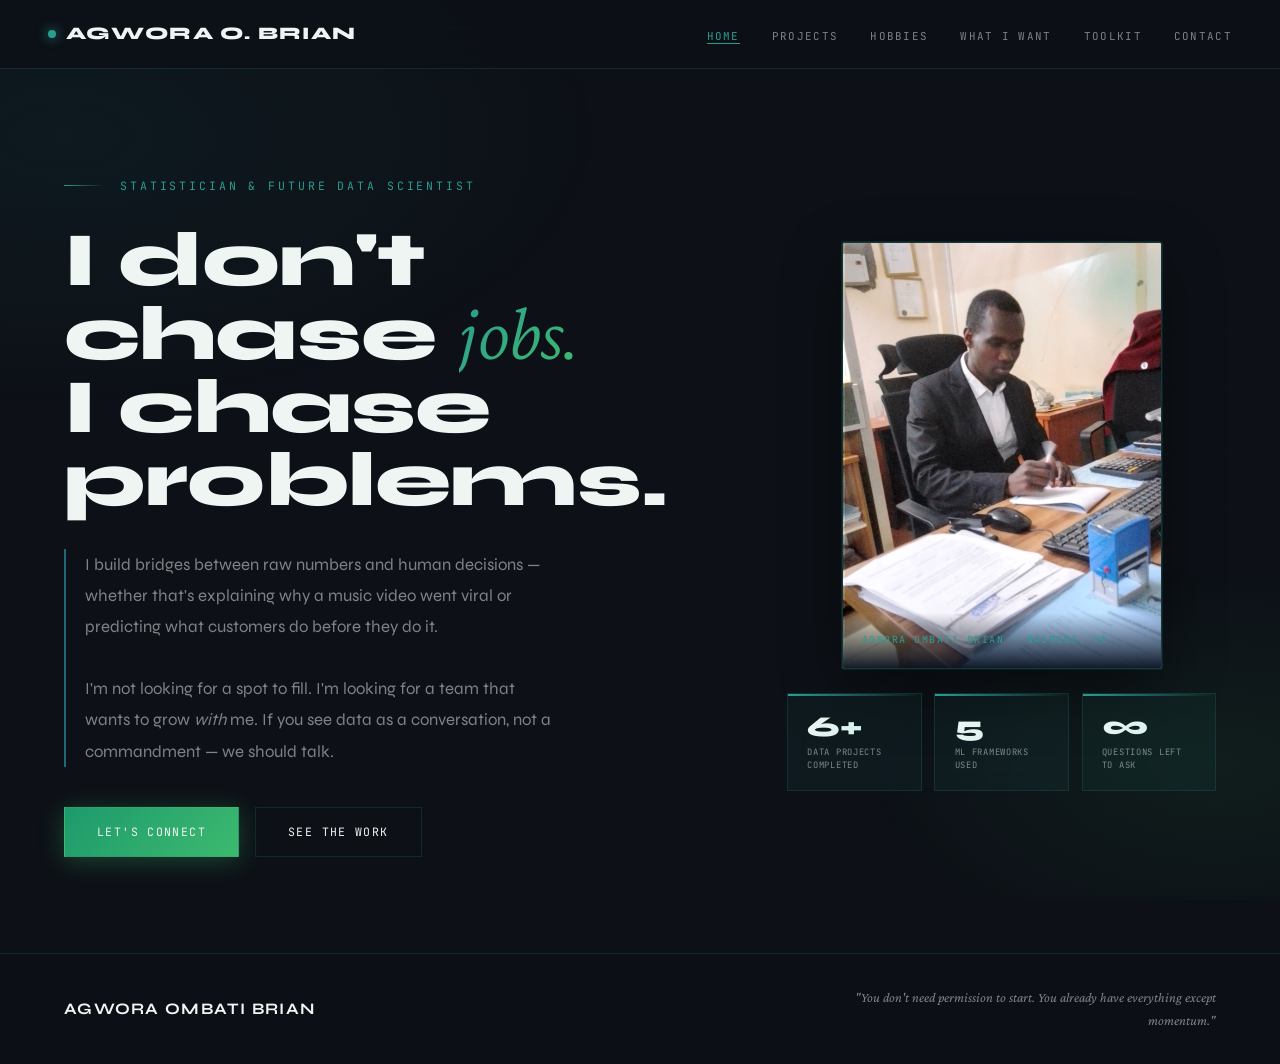
==== index.html @ 244282bf "Add files via upload" ====
<!DOCTYPE html>
<html lang="en">
<head>
<meta charset="UTF-8">
<meta name="viewport" content="width=device-width, initial-scale=1.0">
<title>Agwora Ombati Brian — Data Analyst | Home</title>
<link rel="preconnect" href="https://fonts.googleapis.com">
<link href="https://fonts.googleapis.com/css2?family=Syne:wght@400;600;700;800&family=Crimson+Pro:ital,wght@0,300;0,400;1,300;1,400&family=JetBrains+Mono:wght@300;400&display=swap" rel="stylesheet">
<link rel="stylesheet" href="style.css">
</head>
<body>

<nav id="navbar">
  <a href="index.html" class="nav-logo">
    <span></span>AGWORA O. BRIAN
  </a>
  <div class="nav-right">
    <ul class="nav-links">
      <li><a href="index.html">Home</a></li>
      <li><a href="projects.html">Projects</a></li>
      <li><a href="hobbies.html">Hobbies</a></li>
      <li><a href="wants.html">What I Want</a></li>
      <li><a href="toolkit.html">Toolkit</a></li>
      <li><a href="contact.html">Contact</a></li>
    </ul>
    <button class="hamburger" id="hamburger" aria-label="Menu">
      <span></span><span></span><span></span>
    </button>
  </div>
</nav>

<div class="mobile-menu" id="mobileMenu">
  <a href="index.html" onclick="closeMobile()">Home</a>
  <a href="projects.html" onclick="closeMobile()">Projects</a>
  <a href="hobbies.html" onclick="closeMobile()">Hobbies</a>
  <a href="wants.html" onclick="closeMobile()">What I Want</a>
  <a href="toolkit.html" onclick="closeMobile()">Toolkit</a>
  <a href="contact.html" onclick="closeMobile()">Contact</a>
</div>

<section id="home">
  <div class="hero-left">
    <div class="hero-eyebrow">Statistician &amp; Future Data Scientist</div>
    <h1 class="hero-headline">
      I don't<br>chase <em>jobs.</em><br>I chase<br>problems.
    </h1>
    <p class="hero-bio">
      I build bridges between raw numbers and human decisions — whether that's explaining why a music video went viral or predicting what customers do before they do it.<br><br>
      I'm not looking for a spot to fill. I'm looking for a team that wants to grow <em>with</em> me. If you see data as a conversation, not a commandment — we should talk.
    </p>
    <div class="hero-btns">
      <a href="contact.html" class="btn btn-primary">Let's Connect</a>
      <a href="projects.html" class="btn btn-outline">See the Work</a>
    </div>
  </div>

  <div class="hero-right">
    <div class="hero-photo-wrapper">
      <div class="hero-photo-frame">
        <img src="profile.jpg" alt="Agwora Ombati Brian" style="width:100%;height:100%;object-fit:cover;" />
        <div class="photo-glow"></div>
        <div class="photo-label">Agwora Ombati Brian · Nairobi, KE</div>
      </div>
    </div>

    <div class="hero-stats-row">
      <div class="hero-stat-card">
        <div class="stat-num">6+</div>
        <div class="stat-label">Data projects completed</div>
      </div>
      <div class="hero-stat-card">
        <div class="stat-num">5</div>
        <div class="stat-label">ML frameworks used</div>
      </div>
      <div class="hero-stat-card">
        <div class="stat-num">∞</div>
        <div class="stat-label">Questions left to ask</div>
      </div>
    </div>
  </div>
</section>

<footer>
  <span class="footer-name">AGWORA OMBATI BRIAN</span>
  <span class="footer-closing">"You don't need permission to start. You already have everything except momentum."</span>
</footer>

<script src="script.js"></script>
</body>
</html>
---- style.css ----
*, *::before, *::after { box-sizing: border-box; margin: 0; padding: 0; }

:root {
  --deep:    #0d1117;
  --navy:    #161c26;
  --blue:    #1a2e45;
  --mid:     #1d6a72;
  --bright:  #2a9d8f;
  --green:   #3dba6e;
  --sky:     #76d9c8;
  --ice:     #c4f0e8;
  --glass:   rgba(42,157,143,0.07);
  --glass2:  rgba(42,157,143,0.13);
  --white:   #eef5f3;
  --muted:   rgba(238,245,243,0.5);
  --border:  rgba(42,157,143,0.18);
  --gold:    #e8b84b;
  --mono: 'JetBrains Mono', monospace;
  --serif: 'Crimson Pro', serif;
  --display: 'Syne', sans-serif;
}

html { scroll-behavior: smooth; font-size: 16px; }

body {
  background: var(--deep);
  color: var(--white);
  font-family: var(--display);
  font-weight: 400;
  line-height: 1.7;
  overflow-x: hidden;
}

body::before {
  content: '';
  position: fixed;
  inset: 0;
  background:
    radial-gradient(ellipse 70% 50% at 5% 15%, rgba(29,106,114,0.1) 0%, transparent 60%),
    radial-gradient(ellipse 50% 40% at 95% 85%, rgba(61,186,110,0.07) 0%, transparent 55%);
  pointer-events: none;
  z-index: 0;
}

body::after {
  content: '';
  position: fixed;
  inset: 0;
  background-image: url("data:image/svg+xml,%3Csvg width='60' height='60' viewBox='0 0 60 60' xmlns='http://www.w3.org/2000/svg'%3E%3Cg fill='none' fill-rule='evenodd'%3E%3Cg fill='%232a9d8f' fill-opacity='0.025'%3E%3Ccircle cx='30' cy='30' r='1'/%3E%3C/g%3E%3C/g%3E%3C/svg%3E");
  pointer-events: none;
  z-index: 0;
}

nav {
  position: fixed;
  top: 0; left: 0; right: 0;
  z-index: 100;
  display: flex;
  justify-content: space-between;
  align-items: center;
  padding: 1.2rem 3rem;
  background: rgba(13,17,23,0.88);
  backdrop-filter: blur(20px);
  -webkit-backdrop-filter: blur(20px);
  border-bottom: 1px solid var(--border);
  transition: box-shadow 0.3s;
}
nav.scrolled { box-shadow: 0 4px 40px rgba(0,0,0,0.45); }

.nav-logo {
  font-family: var(--display);
  font-weight: 800;
  font-size: 1.1rem;
  letter-spacing: 0.08em;
  color: var(--white);
  text-decoration: none;
  display: flex;
  align-items: center;
  gap: 0.6rem;
}
.nav-logo span {
  display: inline-block;
  width: 8px; height: 8px;
  border-radius: 50%;
  background: var(--bright);
  box-shadow: 0 0 12px var(--bright);
  animation: pulse-dot 2s ease-in-out infinite;
}
@keyframes pulse-dot {
  0%,100% { opacity:1; transform: scale(1); }
  50% { opacity:0.6; transform: scale(1.3); }
}

.nav-right { display: flex; align-items: center; gap: 2rem; }
.nav-links { display: flex; gap: 2rem; list-style: none; }
.nav-links a {
  font-family: var(--mono);
  font-size: 0.68rem;
  letter-spacing: 0.12em;
  text-transform: uppercase;
  color: var(--muted);
  text-decoration: none;
  transition: color 0.2s;
}
.nav-links a:hover { color: var(--bright); }
.nav-links a.active { color: var(--bright); border-bottom: 1px solid var(--bright); }

.hamburger {
  display: none;
  flex-direction: column;
  gap: 5px;
  cursor: pointer;
  padding: 4px;
  background: none;
  border: none;
}
.hamburger span {
  display: block;
  width: 24px;
  height: 2px;
  background: var(--white);
  transition: all 0.3s;
}
.hamburger.open span:nth-child(1) { transform: translateY(7px) rotate(45deg); }
.hamburger.open span:nth-child(2) { opacity: 0; }
.hamburger.open span:nth-child(3) { transform: translateY(-7px) rotate(-45deg); }

.mobile-menu {
  display: none;
  position: fixed;
  top: 0; left: 0; right: 0; bottom: 0;
  background: rgba(13,17,23,0.97);
  backdrop-filter: blur(20px);
  z-index: 99;
  flex-direction: column;
  justify-content: center;
  align-items: center;
  gap: 2.5rem;
}
.mobile-menu.open { display: flex; }
.mobile-menu a {
  font-family: var(--display);
  font-size: 2rem;
  font-weight: 700;
  color: var(--white);
  text-decoration: none;
  letter-spacing: 0.05em;
  transition: color 0.2s;
}
.mobile-menu a:hover { color: var(--bright); }

section {
  min-height: 100vh;
  padding: 8rem 4rem 6rem;
  position: relative;
  z-index: 1;
}

/* Hero Section */
#home {
  display: grid;
  grid-template-columns: 1.2fr 0.8fr;
  gap: 5rem;
  align-items: center;
  padding-top: 11rem;
  min-height: 100vh;
}

.hero-left { position: relative; }

.hero-eyebrow {
  font-family: var(--mono);
  font-size: 0.72rem;
  letter-spacing: 0.25em;
  text-transform: uppercase;
  color: var(--bright);
  margin-bottom: 1.8rem;
  display: flex;
  align-items: center;
  gap: 1rem;
}
.hero-eyebrow::before {
  content: '';
  display: block;
  width: 2.5rem;
  height: 1px;
  background: linear-gradient(90deg, var(--bright), transparent);
}

.hero-headline {
  font-family: var(--display);
  font-size: clamp(3.2rem, 6vw, 6.5rem);
  font-weight: 800;
  line-height: 0.95;
  letter-spacing: -0.01em;
  color: var(--white);
  margin-bottom: 2rem;
}
.hero-headline em {
  font-family: var(--serif);
  font-style: italic;
  font-weight: 300;
  background: linear-gradient(135deg, var(--bright), var(--green));
  -webkit-background-clip: text;
  -webkit-text-fill-color: transparent;
  background-clip: text;
}

.hero-bio {
  font-size: 1.05rem;
  color: var(--muted);
  line-height: 1.85;
  max-width: 500px;
  margin-bottom: 2.5rem;
  border-left: 2px solid var(--mid);
  padding-left: 1.2rem;
}

.hero-btns {
  display: flex;
  gap: 1rem;
  flex-wrap: wrap;
}

.btn {
  font-family: var(--mono);
  font-size: 0.72rem;
  letter-spacing: 0.12em;
  text-transform: uppercase;
  padding: 0.9rem 2rem;
  text-decoration: none;
  border: 1px solid;
  transition: all 0.3s;
  cursor: pointer;
  position: relative;
  overflow: hidden;
  display: inline-block;
}
.btn-primary {
  background: linear-gradient(135deg, #1d9a6c, var(--green));
  color: var(--white);
  border-color: transparent;
  box-shadow: 0 4px 24px rgba(61,186,110,0.3);
}
.btn-primary:hover {
  transform: translateY(-2px);
  box-shadow: 0 8px 36px rgba(61,186,110,0.45);
}
.btn-outline {
  background: transparent;
  color: var(--white);
  border-color: var(--border);
  backdrop-filter: blur(10px);
}
.btn-outline:hover {
  border-color: var(--bright);
  color: var(--sky);
  background: var(--glass);
}
.btn-sm {
  font-family: var(--mono);
  font-size: 0.68rem;
  letter-spacing: 0.1em;
  text-transform: uppercase;
  padding: 0.65rem 1.2rem;
  text-decoration: none;
  border: 1px solid var(--border);
  color: var(--muted);
  transition: all 0.2s;
  backdrop-filter: blur(10px);
  background: var(--glass);
  display: inline-block;
}
.btn-sm:hover { border-color: var(--bright); color: var(--bright); }

.hero-right {
  display: flex;
  flex-direction: column;
  gap: 1.5rem;
}

.hero-photo-wrapper {
  position: relative;
  width: 100%;
  max-width: 320px;
  margin: 0 auto;
}

.hero-photo-frame {
  position: relative;
  aspect-ratio: 3/4;
  border-radius: 2px;
  overflow: hidden;
  border: 1px solid var(--border);
  background: var(--glass2);
  box-shadow: 0 20px 60px rgba(0,0,0,0.45), 0 0 0 1px var(--border);
}

.hero-photo-frame img {
  width: 100%;
  height: 100%;
  object-fit: cover;
  display: block;
}

.photo-glow {
  position: absolute;
  top: -20px; right: -20px;
  width: 120px; height: 120px;
  background: radial-gradient(circle, rgba(42,157,143,0.25) 0%, transparent 70%);
  pointer-events: none;
}
.photo-label {
  position: absolute;
  bottom: -1px; left: 0; right: 0;
  padding: 1.2rem;
  background: linear-gradient(to top, rgba(5,13,26,0.95), transparent);
  font-family: var(--mono);
  font-size: 0.62rem;
  letter-spacing: 0.15em;
  text-transform: uppercase;
  color: var(--bright);
}

.hero-stats-row {
  display: grid;
  grid-template-columns: repeat(3,1fr);
  gap: 0.8rem;
}

.hero-stat-card {
  background: var(--glass);
  border: 1px solid var(--border);
  padding: 1.2rem;
  position: relative;
  overflow: hidden;
  backdrop-filter: blur(10px);
}
.hero-stat-card::before {
  content: '';
  position: absolute;
  top: 0; left: 0;
  width: 100%; height: 2px;
  background: linear-gradient(90deg, var(--bright), transparent);
}
.stat-num {
  font-family: var(--display);
  font-size: 1.8rem;
  font-weight: 800;
  line-height: 1;
  background: linear-gradient(135deg, var(--white), var(--ice));
  -webkit-background-clip: text;
  -webkit-text-fill-color: transparent;
  background-clip: text;
  margin-bottom: 0.3rem;
}
.stat-label {
  font-family: var(--mono);
  font-size: 0.55rem;
  letter-spacing: 0.08em;
  text-transform: uppercase;
  color: var(--muted);
  line-height: 1.4;
}

/* Section Headers */
.section-header {
  display: flex;
  align-items: flex-end;
  gap: 2rem;
  margin-bottom: 4rem;
  padding-bottom: 1.5rem;
  border-bottom: 1px solid var(--border);
}
.section-number {
  font-family: var(--mono);
  font-size: 0.68rem;
  color: var(--bright);
  letter-spacing: 0.15em;
  opacity: 0.6;
  padding-bottom: 0.2rem;
}
.section-title {
  font-family: var(--display);
  font-size: clamp(2.5rem, 4.5vw, 4.5rem);
  font-weight: 800;
  line-height: 0.95;
  letter-spacing: -0.01em;
  color: var(--white);
}
.section-title em {
  font-family: var(--serif);
  font-style: italic;
  font-weight: 300;
  background: linear-gradient(135deg, var(--bright), var(--green));
  -webkit-background-clip: text;
  -webkit-text-fill-color: transparent;
  background-clip: text;
}

/* Projects */
.project-card {
  display: grid;
  grid-template-columns: 160px 1fr;
  gap: 3rem;
  padding: 3rem 0;
  border-top: 1px solid var(--border);
  transition: all 0.3s;
}
.project-card:last-of-type { border-bottom: 1px solid var(--border); }

.project-meta { padding-top: 0.3rem; }
.project-index {
  font-family: var(--display);
  font-size: 5rem;
  font-weight: 800;
  line-height: 1;
  color: rgba(42,157,143,0.12);
  margin-bottom: 1rem;
}
.project-tags { display: flex; flex-direction: column; gap: 0.4rem; }
.tag {
  font-family: var(--mono);
  font-size: 0.62rem;
  letter-spacing: 0.1em;
  text-transform: uppercase;
  color: var(--bright);
  background: var(--glass2);
  border: 1px solid var(--border);
  padding: 0.3rem 0.7rem;
  width: fit-content;
}

.project-title {
  font-family: var(--display);
  font-size: 2rem;
  font-weight: 700;
  letter-spacing: 0.01em;
  line-height: 1.1;
  color: var(--white);
  margin-bottom: 0.75rem;
}
.project-hook {
  font-family: var(--serif);
  font-style: italic;
  font-size: 1.15rem;
  color: var(--sky);
  margin-bottom: 1.2rem;
  line-height: 1.6;
}
.project-desc {
  font-size: 0.95rem;
  color: var(--muted);
  line-height: 1.85;
  margin-bottom: 1.5rem;
}

.project-findings {
  display: grid;
  grid-template-columns: repeat(3,1fr);
  gap: 1rem;
  margin-bottom: 1.8rem;
}
.finding {
  background: var(--glass);
  border: 1px solid var(--border);
  padding: 1rem;
  border-top: 2px solid var(--mid);
  backdrop-filter: blur(10px);
}
.finding-val {
  font-family: var(--display);
  font-size: 2rem;
  font-weight: 800;
  background: linear-gradient(135deg, var(--white), var(--ice));
  -webkit-background-clip: text;
  -webkit-text-fill-color: transparent;
  background-clip: text;
  line-height: 1;
  margin-bottom: 0.2rem;
}
.finding-desc {
  font-family: var(--mono);
  font-size: 0.6rem;
  letter-spacing: 0.08em;
  text-transform: uppercase;
  color: var(--muted);
}

.project-takeaway {
  font-family: var(--mono);
  font-size: 0.72rem;
  letter-spacing: 0.06em;
  color: var(--sky);
  background: var(--glass);
  border: 1px solid var(--border);
  border-left: 3px solid var(--bright);
  padding: 0.85rem 1rem;
  margin-bottom: 1.5rem;
}
.project-btns { display: flex; gap: 0.8rem; flex-wrap: wrap; }

/* Hobbies */
#hobbies, .hobbies-page {
  background: rgba(22,28,38,0.45);
  backdrop-filter: blur(20px);
  border-top: 1px solid var(--border);
  border-bottom: 1px solid var(--border);
}

.hobbies-grid {
  display: grid;
  grid-template-columns: repeat(2,1fr);
  gap: 1.5rem;
}
.hobby-card {
  background: var(--glass);
  border: 1px solid var(--border);
  padding: 2rem;
  position: relative;
  overflow: hidden;
  transition: transform 0.3s, box-shadow 0.3s, border-color 0.3s;
  backdrop-filter: blur(10px);
}
.hobby-card:hover {
  transform: translateY(-4px);
  border-color: rgba(42,157,143,0.35);
  box-shadow: 0 20px 60px rgba(42,157,143,0.1);
}
.hobby-card::before {
  content: '';
  position: absolute;
  top: 0; left: 0;
  width: 100%; height: 2px;
  background: linear-gradient(90deg, var(--mid), transparent);
  opacity: 0;
  transition: opacity 0.3s;
}
.hobby-card:hover::before { opacity: 1; }

.hobby-icon { font-size: 2.5rem; margin-bottom: 1rem; display: block; }
.hobby-name {
  font-family: var(--display);
  font-size: 1.5rem;
  font-weight: 700;
  line-height: 1;
  color: var(--white);
  margin-bottom: 0.75rem;
}
.hobby-why { font-size: 0.9rem; color: var(--muted); line-height: 1.75; margin-bottom: 1rem; }
.hobby-insight {
  font-family: var(--mono);
  font-size: 0.62rem;
  letter-spacing: 0.1em;
  text-transform: uppercase;
  color: var(--bright);
  padding-top: 1rem;
  border-top: 1px solid var(--border);
}

.hobbies-footer {
  margin-top: 3rem;
  text-align: center;
  font-family: var(--serif);
  font-style: italic;
  font-size: 1.4rem;
  color: var(--muted);
}

/* Wants */
.wants-grid {
  display: grid;
  grid-template-columns: 1fr 1fr;
  gap: 4rem;
}
.wants-col-label {
  font-family: var(--mono);
  font-size: 0.68rem;
  letter-spacing: 0.2em;
  text-transform: uppercase;
  color: var(--bright);
  margin-bottom: 2rem;
  display: flex;
  align-items: center;
  gap: 0.8rem;
}
.wants-col-label::after {
  content: '';
  flex: 1;
  height: 1px;
  background: var(--border);
}
.wants-list { list-style: none; }
.wants-list li {
  font-family: var(--serif);
  font-style: italic;
  font-size: 1.1rem;
  color: rgba(240,246,255,0.8);
  line-height: 1.65;
  padding: 1.2rem 0 1.2rem 1.2rem;
  border-bottom: 1px solid var(--border);
  position: relative;
}
.wants-list li::before {
  content: '—';
  position: absolute;
  left: 0;
  color: var(--bright);
  font-style: normal;
}

.both-benefit {
  margin-top: 5rem;
  padding-top: 3rem;
  border-top: 1px solid var(--border);
}
.benefit-label {
  font-family: var(--mono);
  font-size: 0.68rem;
  letter-spacing: 0.2em;
  text-transform: uppercase;
  color: var(--muted);
  margin-bottom: 2rem;
  text-align: center;
}
.benefit-table {
  display: grid;
  grid-template-columns: 1fr 1fr;
  gap: 1px;
  background: var(--border);
  border: 1px solid var(--border);
}
.benefit-row { display: contents; }
.benefit-cell {
  background: var(--glass);
  padding: 1.1rem 1.5rem;
  font-size: 0.9rem;
  color: rgba(240,246,255,0.8);
  line-height: 1.5;
  backdrop-filter: blur(10px);
}
.benefit-cell.you { border-left: 2px solid var(--bright); }
.benefit-cell.them { border-left: 2px solid var(--gold); }
.benefit-header {
  background: rgba(42,157,143,0.05);
  padding: 0.8rem 1.5rem;
  font-family: var(--mono);
  font-size: 0.62rem;
  letter-spacing: 0.15em;
  text-transform: uppercase;
  backdrop-filter: blur(10px);
}
.benefit-header.you { color: var(--bright); }
.benefit-header.them { color: var(--gold); }

/* Toolkit */
#toolkit, .toolkit-page {
  background: rgba(22,28,38,0.45);
  border-top: 1px solid var(--border);
  border-bottom: 1px solid var(--border);
}

.toolkit-grid {
  display: grid;
  grid-template-columns: repeat(4,1fr);
  gap: 1.5rem;
  margin-bottom: 4rem;
}
.toolkit-card {
  background: var(--glass);
  border: 1px solid var(--border);
  padding: 1.8rem;
  transition: border-color 0.3s, box-shadow 0.3s;
  backdrop-filter: blur(10px);
  position: relative;
  overflow: hidden;
}
.toolkit-card::after {
  content: '';
  position: absolute;
  bottom: 0; left: 0; right: 0;
  height: 2px;
  background: linear-gradient(90deg, var(--mid), transparent);
}
.toolkit-card:hover {
  border-color: rgba(42,157,143,0.35);
  box-shadow: 0 10px 40px rgba(42,157,143,0.09);
}
.toolkit-category {
  font-family: var(--mono);
  font-size: 0.68rem;
  letter-spacing: 0.15em;
  text-transform: uppercase;
  color: var(--bright);
  margin-bottom: 1.5rem;
  padding-bottom: 0.8rem;
  border-bottom: 1px solid var(--border);
}
.toolkit-items { list-style: none; }
.toolkit-items li {
  font-size: 0.9rem;
  color: var(--muted);
  padding: 0.45rem 0;
  border-bottom: 1px solid rgba(42,157,143,0.05);
  display: flex;
  align-items: center;
  gap: 0.6rem;
}
.toolkit-items li::before {
  content: '▸';
  color: var(--mid);
  font-size: 0.7rem;
  flex-shrink: 0;
}

.philosophy-block {
  background: var(--glass);
  border: 1px solid var(--border);
  border-left: 4px solid var(--bright);
  padding: 3rem;
  backdrop-filter: blur(10px);
}
.philosophy-text {
  font-family: var(--serif);
  font-style: italic;
  font-size: 1.15rem;
  line-height: 1.85;
  color: rgba(240,246,255,0.85);
  margin-bottom: 1.5rem;
}
.philosophy-attr {
  font-family: var(--mono);
  font-size: 0.62rem;
  letter-spacing: 0.12em;
  text-transform: uppercase;
  color: var(--bright);
}

/* Contact */
#contact, .contact-page {
  background: transparent;
  min-height: auto;
  padding-bottom: 8rem;
}

.contact-grid {
  display: grid;
  grid-template-columns: 1fr 1fr;
  gap: 6rem;
  align-items: start;
}
.contact-headline {
  font-family: var(--display);
  font-size: clamp(2.2rem, 3.5vw, 4rem);
  font-weight: 800;
  line-height: 0.95;
  letter-spacing: -0.01em;
  margin-bottom: 1.5rem;
}
.contact-headline em {
  font-family: var(--serif);
  font-style: italic;
  font-weight: 300;
  background: linear-gradient(135deg, var(--bright), var(--green));
  -webkit-background-clip: text;
  -webkit-text-fill-color: transparent;
  background-clip: text;
}
.contact-note {
  font-size: 1rem;
  color: var(--muted);
  line-height: 1.85;
  margin-bottom: 2rem;
  font-family: var(--serif);
  font-style: italic;
}

.contact-links { display: flex; flex-direction: column; gap: 1rem; }
.contact-link {
  display: flex;
  align-items: center;
  gap: 1.2rem;
  padding: 1.2rem 1.5rem;
  background: var(--glass);
  border: 1px solid var(--border);
  text-decoration: none;
  color: var(--white);
  transition: all 0.25s;
  position: relative;
  overflow: hidden;
  backdrop-filter: blur(10px);
}
.contact-link::after {
  content: '→';
  position: absolute;
  right: 1.5rem;
  font-size: 1rem;
  opacity: 0;
  transform: translateX(-6px);
  transition: all 0.25s;
}
.contact-link:hover {
  border-color: rgba(42,157,143,0.4);
  background: var(--glass2);
  box-shadow: 0 8px 30px rgba(42,157,143,0.1);
}
.contact-link:hover::after { opacity: 1; transform: translateX(0); }

.contact-link-icon {
  width: 2.8rem; height: 2.8rem;
  background: var(--glass2);
  border: 1px solid var(--border);
  display: flex; align-items: center; justify-content: center;
  font-family: var(--mono);
  font-size: 0.8rem;
  font-weight: 700;
  color: var(--bright);
  flex-shrink: 0;
}
.contact-link-text { flex: 1; }
.contact-link-label {
  font-family: var(--mono);
  font-size: 0.58rem;
  letter-spacing: 0.12em;
  text-transform: uppercase;
  color: var(--muted);
  display: block;
  margin-bottom: 0.1rem;
}
.contact-link-value { font-size: 0.88rem; color: var(--white); }

.contact-docs { margin-top: 2rem; }
.contact-docs-label {
  font-family: var(--mono);
  font-size: 0.62rem;
  letter-spacing: 0.15em;
  text-transform: uppercase;
  color: var(--muted);
  margin-bottom: 0.8rem;
}
.doc-btns { display: flex; gap: 0.8rem; flex-wrap: wrap; }

/* Footer */
footer {
  background: rgba(13,17,23,0.97);
  padding: 2rem 4rem;
  display: flex;
  justify-content: space-between;
  align-items: center;
  border-top: 1px solid var(--border);
  position: relative;
  z-index: 1;
}
.footer-name {
  font-family: var(--display);
  font-size: 1rem;
  font-weight: 700;
  color: var(--white);
  letter-spacing: 0.08em;
}
.footer-closing {
  font-family: var(--serif);
  font-style: italic;
  font-size: 0.85rem;
  color: var(--muted);
  max-width: 400px;
  text-align: right;
}

/* Reveal Animation */
.reveal {
  opacity: 0;
  transform: translateY(30px);
  transition: opacity 0.7s ease, transform 0.7s ease;
}
.reveal.visible { opacity: 1; transform: translateY(0); }

/* Responsive */
@media (max-width: 1100px) {
  .toolkit-grid { grid-template-columns: repeat(2,1fr); }
}

@media (max-width: 900px) {
  nav { padding: 1rem 1.5rem; }
  .nav-links { display: none; }
  .hamburger { display: flex; }
  section { padding: 7rem 1.5rem 4rem; }

  #home {
    grid-template-columns: 1fr;
    gap: 3rem;
    padding-top: 8rem;
    align-items: start;
  }
  .hero-right { order: -1; }
  .hero-photo-wrapper { max-width: 220px; }
  .hero-photo-frame { aspect-ratio: 1/1; border-radius: 50%; }
  .photo-label { display: none; }
  .hero-stats-row { grid-template-columns: repeat(3,1fr); }

  .project-card { grid-template-columns: 1fr; gap: 1.5rem; }
  .project-findings { grid-template-columns: repeat(3,1fr); }
  .hobbies-grid { grid-template-columns: 1fr; }
  .wants-grid { grid-template-columns: 1fr; gap: 2.5rem; }
  .toolkit-grid { grid-template-columns: repeat(2,1fr); }
  .contact-grid { grid-template-columns: 1fr; gap: 3rem; }
  .benefit-table { grid-template-columns: 1fr; }
  .benefit-header.them, .benefit-cell.them { border-left: none; border-top: 2px solid var(--gold); }
  footer { flex-direction: column; gap: 0.8rem; text-align: center; padding: 2rem 1.5rem; }
  .footer-closing { text-align: center; }
}

@media (max-width: 600px) {
  .hero-headline { font-size: clamp(2.8rem, 10vw, 4rem); }
  .project-findings { grid-template-columns: 1fr; }
  .hero-stats-row { grid-template-columns: 1fr; }
  .toolkit-grid { grid-template-columns: 1fr; }
  .doc-btns { flex-direction: column; }
}
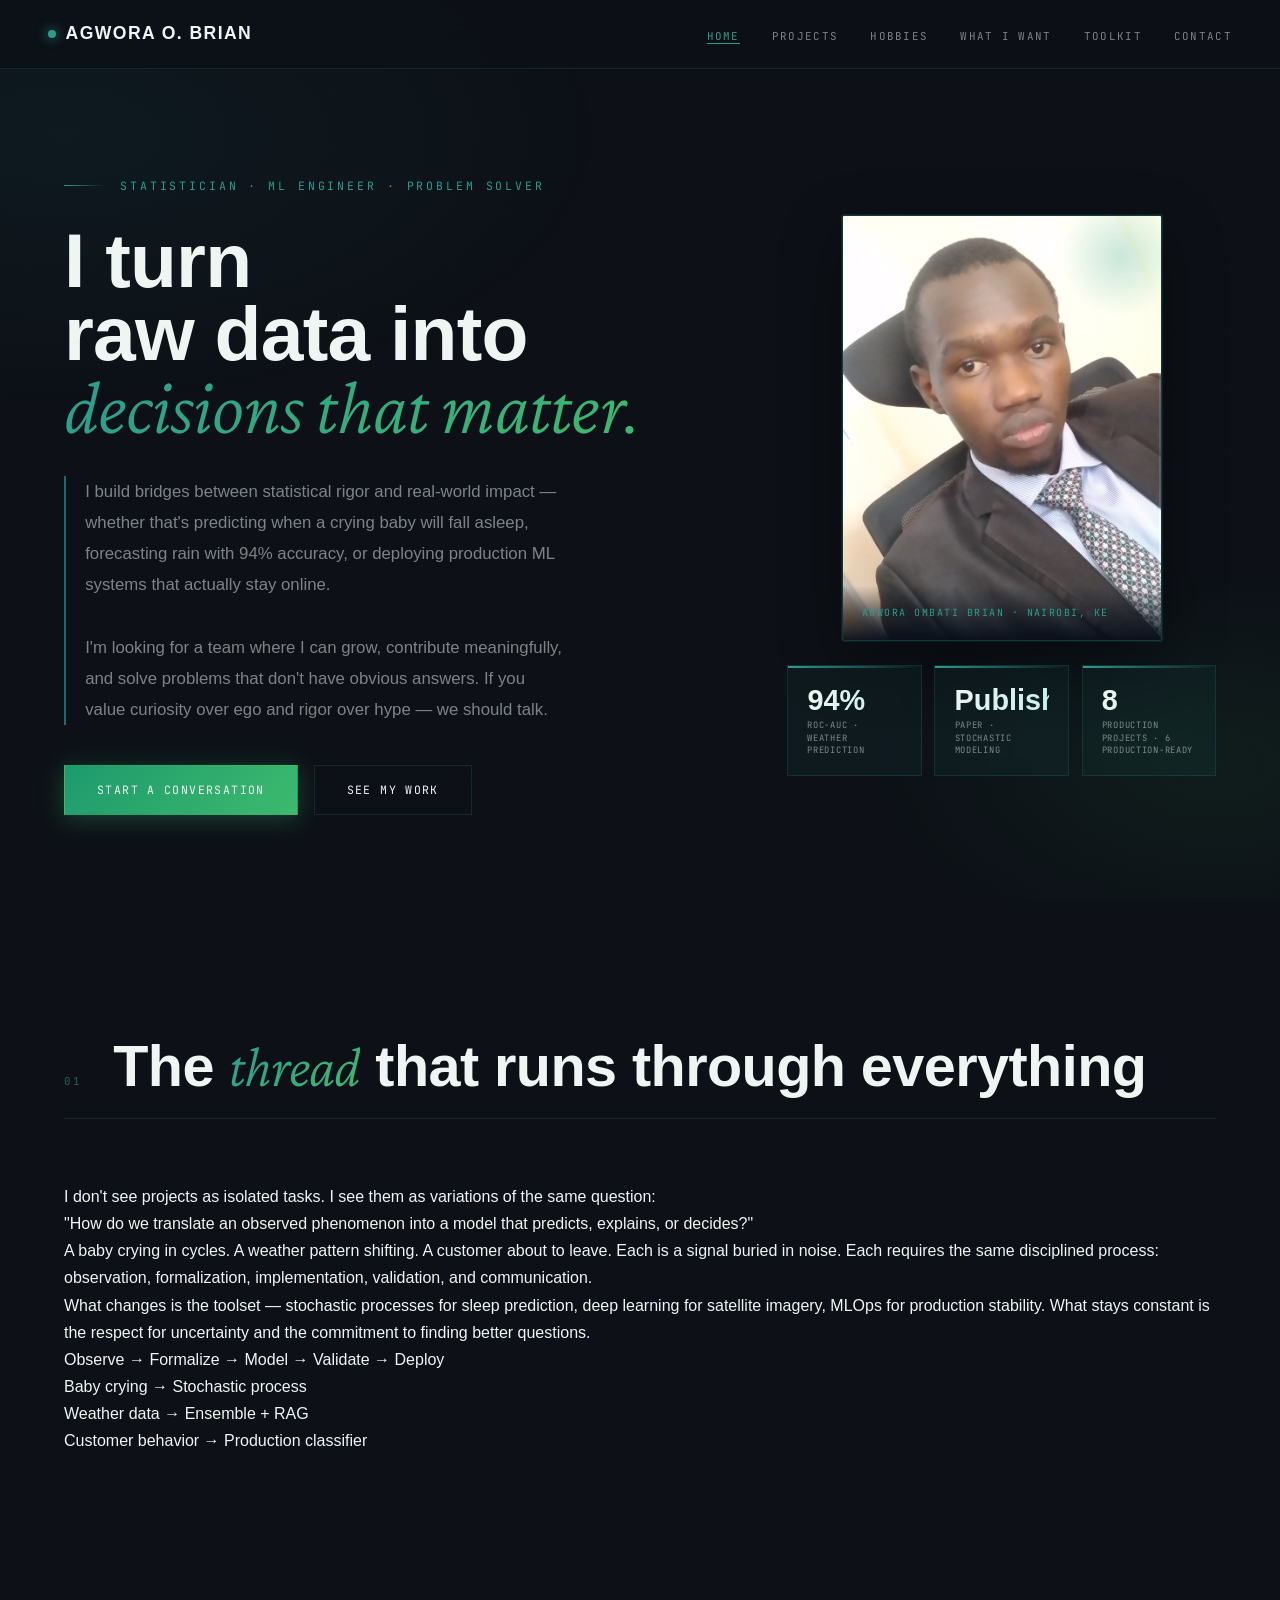
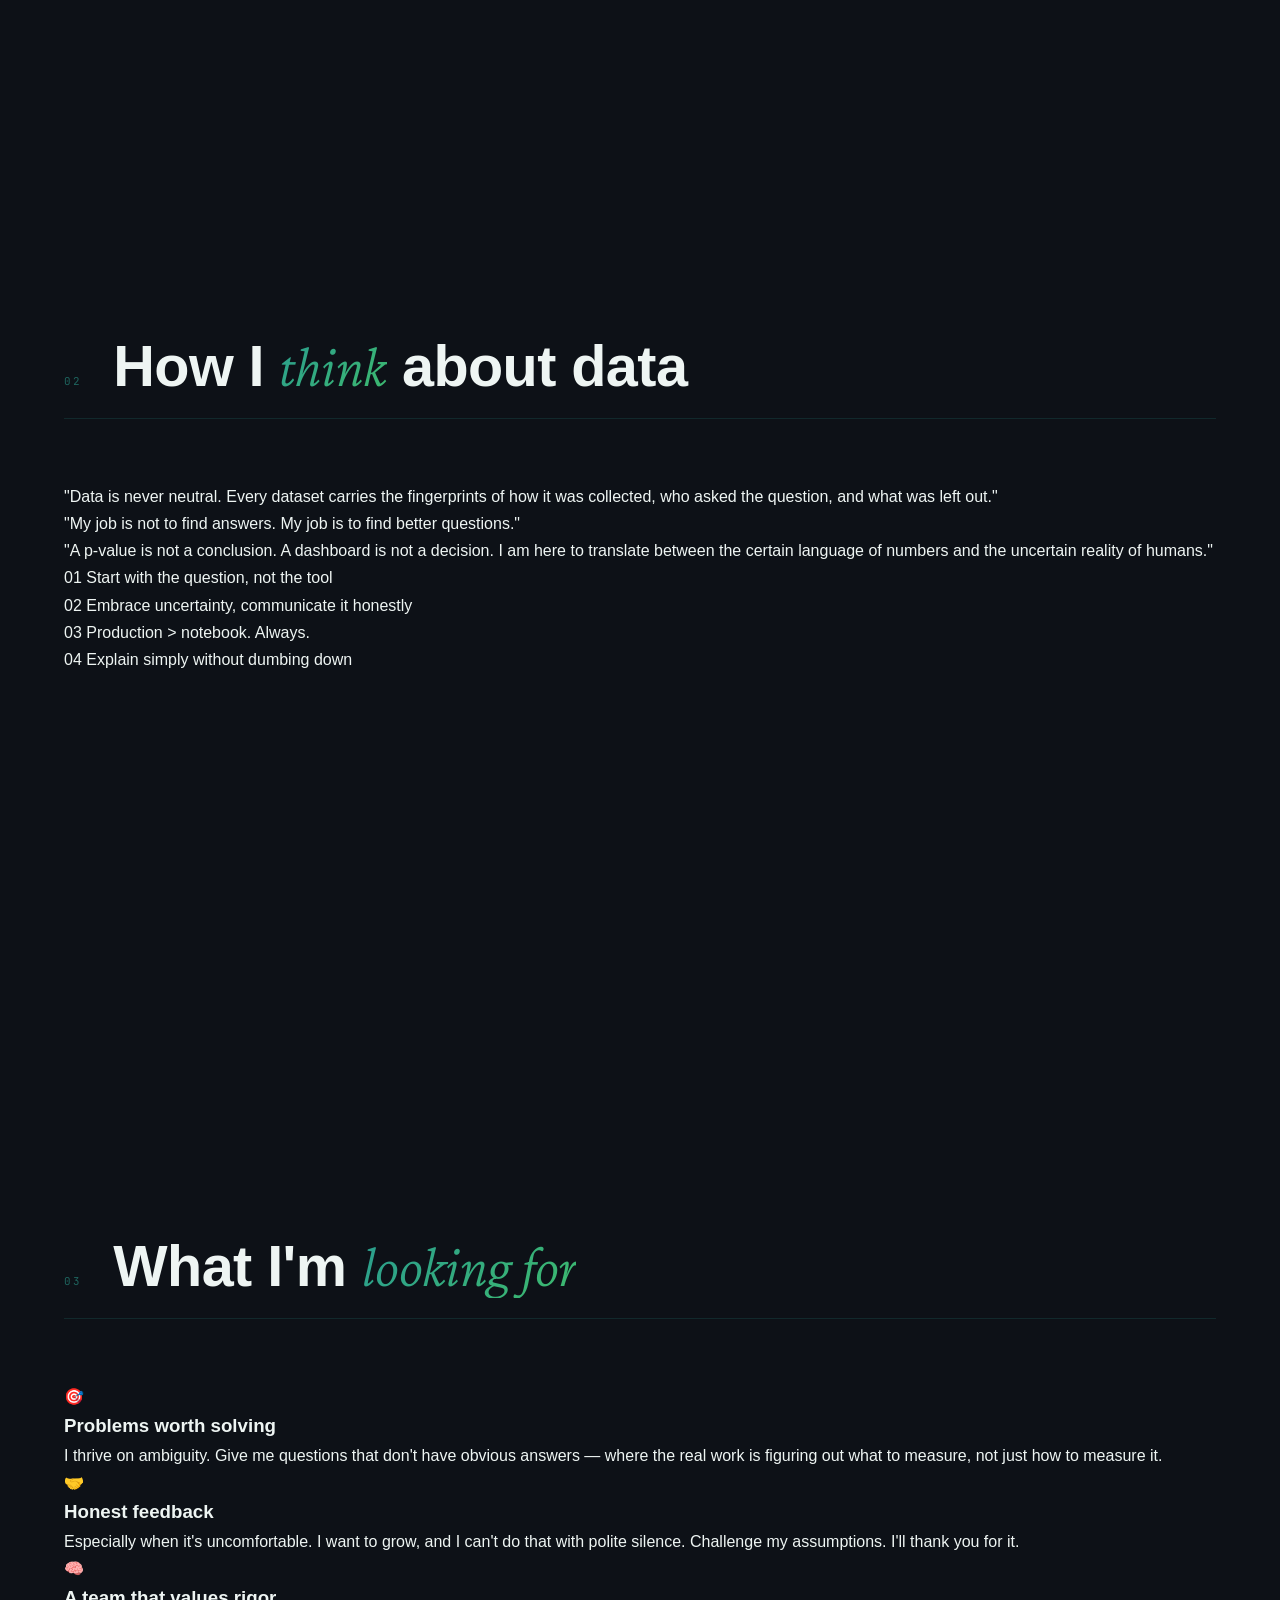
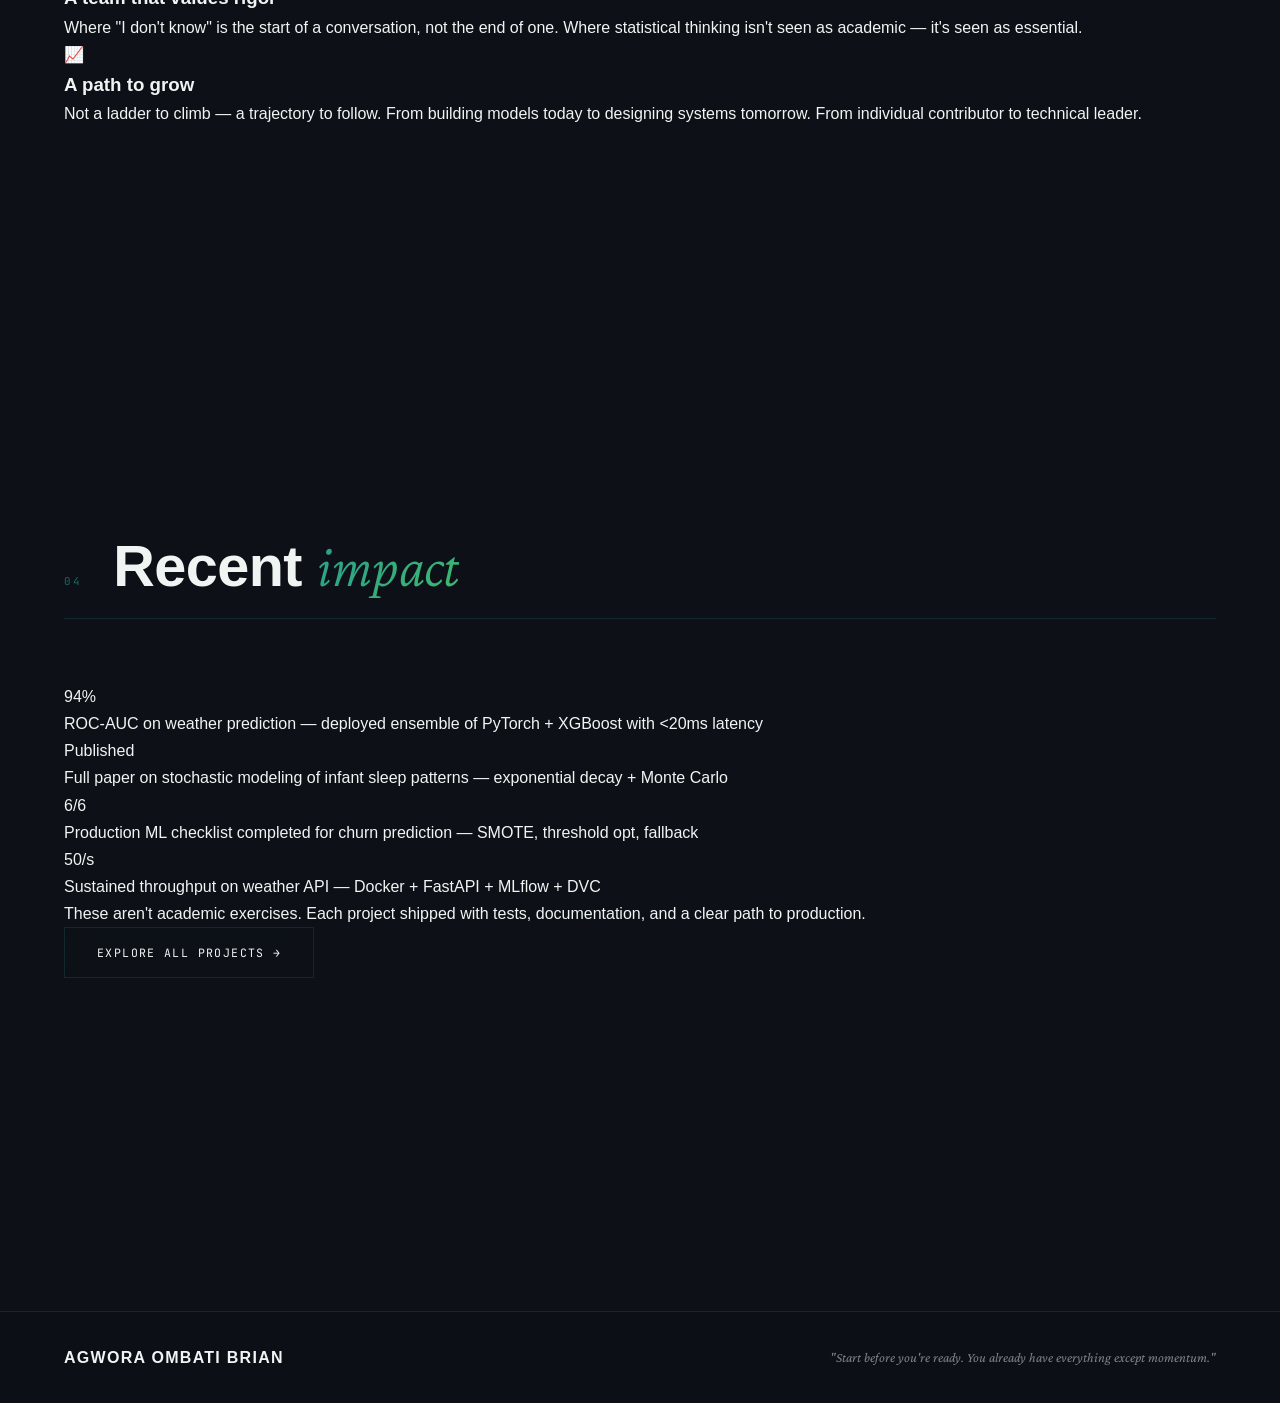
==== commit 1f53c946: "Update index.html" ====
--- a/index.html
+++ b/index.html
@@ -3,9 +3,9 @@
 <head>
 <meta charset="UTF-8">
 <meta name="viewport" content="width=device-width, initial-scale=1.0">
-<title>Agwora Ombati Brian — Data Analyst | Home</title>
+<title>Agwora Ombati Brian — Data Scientist & ML Engineer</title>
 <link rel="preconnect" href="https://fonts.googleapis.com">
-<link href="https://fonts.googleapis.com/css2?family=Syne:wght@400;600;700;800&family=Crimson+Pro:ital,wght@0,300;0,400;1,300;1,400&family=JetBrains+Mono:wght@300;400&display=swap" rel="stylesheet">
+<link href="https://fonts.googleapis.com/css2?family=Inter:opsz,wght@14..32,300;14..32,400;14..32,500;14..32,600;14..32,700;14..32,800&family=Crimson+Pro:ital,wght@0,400;0,500;1,400;1,500&family=JetBrains+Mono:wght@300;400;500&display=swap" rel="stylesheet">
 <link rel="stylesheet" href="style.css">
 </head>
 <body>
@@ -16,7 +16,7 @@
   </a>
   <div class="nav-right">
     <ul class="nav-links">
-      <li><a href="index.html">Home</a></li>
+      <li><a href="index.html" class="active">Home</a></li>
       <li><a href="projects.html">Projects</a></li>
       <li><a href="hobbies.html">Hobbies</a></li>
       <li><a href="wants.html">What I Want</a></li>
@@ -38,19 +38,21 @@
   <a href="contact.html" onclick="closeMobile()">Contact</a>
 </div>
 
+<!-- SECTION 1: HERO -->
 <section id="home">
   <div class="hero-left">
-    <div class="hero-eyebrow">Statistician &amp; Future Data Scientist</div>
+    <div class="hero-eyebrow">Statistician · ML Engineer · Problem Solver</div>
     <h1 class="hero-headline">
-      I don't<br>chase <em>jobs.</em><br>I chase<br>problems.
+      I turn<br>raw data into<br><em>decisions that matter.</em>
     </h1>
     <p class="hero-bio">
-      I build bridges between raw numbers and human decisions — whether that's explaining why a music video went viral or predicting what customers do before they do it.<br><br>
-      I'm not looking for a spot to fill. I'm looking for a team that wants to grow <em>with</em> me. If you see data as a conversation, not a commandment — we should talk.
+      I build bridges between statistical rigor and real-world impact — whether that's predicting when a crying baby will fall asleep, forecasting rain with 94% accuracy, or deploying production ML systems that actually stay online.
+      <br><br>
+      I'm looking for a team where I can grow, contribute meaningfully, and solve problems that don't have obvious answers. If you value curiosity over ego and rigor over hype — we should talk.
     </p>
     <div class="hero-btns">
-      <a href="contact.html" class="btn btn-primary">Let's Connect</a>
-      <a href="projects.html" class="btn btn-outline">See the Work</a>
+      <a href="contact.html" class="btn btn-primary">Start a conversation</a>
+      <a href="projects.html" class="btn btn-outline">See my work</a>
     </div>
   </div>
 
@@ -65,26 +67,153 @@
 
     <div class="hero-stats-row">
       <div class="hero-stat-card">
-        <div class="stat-num">6+</div>
-        <div class="stat-label">Data projects completed</div>
+        <div class="stat-num">94%</div>
+        <div class="stat-label">ROC-AUC · Weather Prediction</div>
       </div>
       <div class="hero-stat-card">
-        <div class="stat-num">5</div>
-        <div class="stat-label">ML frameworks used</div>
+        <div class="stat-num">Published</div>
+        <div class="stat-label">Paper · Stochastic Modeling</div>
       </div>
       <div class="hero-stat-card">
-        <div class="stat-num">∞</div>
-        <div class="stat-label">Questions left to ask</div>
-      </div>
-    </div>
+        <div class="stat-num">8</div>
+        <div class="stat-label">Production projects · 6 production-ready</div>
+      </div>
+    </div>
+  </div>
+</section>
+
+<!-- SECTION 2: THE THREAD THAT CONNECTS MY WORK -->
+<section id="thread" class="alt-section">
+  <div class="section-header reveal">
+    <span class="section-number">01</span>
+    <h2 class="section-title">The <em>thread</em> that runs through everything</h2>
+  </div>
+  <div class="thread-grid reveal">
+    <div class="thread-text">
+      <p class="thread-lead">I don't see projects as isolated tasks. I see them as variations of the same question:</p>
+      <p class="thread-quote">"How do we translate an observed phenomenon into a model that predicts, explains, or decides?"</p>
+      <p class="thread-body">A baby crying in cycles. A weather pattern shifting. A customer about to leave. Each is a signal buried in noise. Each requires the same disciplined process: observation, formalization, implementation, validation, and communication.</p>
+      <p class="thread-body">What changes is the toolset — stochastic processes for sleep prediction, deep learning for satellite imagery, MLOps for production stability. What stays constant is the respect for uncertainty and the commitment to finding better questions.</p>
+    </div>
+    <div class="thread-visual">
+      <div class="thread-chain">
+        <span class="chain-link">Observe</span>
+        <span class="chain-arrow">→</span>
+        <span class="chain-link">Formalize</span>
+        <span class="chain-arrow">→</span>
+        <span class="chain-link">Model</span>
+        <span class="chain-arrow">→</span>
+        <span class="chain-link">Validate</span>
+        <span class="chain-arrow">→</span>
+        <span class="chain-link">Deploy</span>
+      </div>
+      <div class="thread-examples">
+        <div class="example-item">Baby crying → Stochastic process</div>
+        <div class="example-item">Weather data → Ensemble + RAG</div>
+        <div class="example-item">Customer behavior → Production classifier</div>
+      </div>
+    </div>
+  </div>
+</section>
+
+<!-- SECTION 3: MY PHILOSOPHY -->
+<section id="philosophy">
+  <div class="section-header reveal">
+    <span class="section-number">02</span>
+    <h2 class="section-title">How I <em>think</em> about data</h2>
+  </div>
+  <div class="philosophy-container reveal">
+    <div class="philosophy-main">
+      <p class="philosophy-statement">"Data is never neutral. Every dataset carries the fingerprints of how it was collected, who asked the question, and what was left out."</p>
+      <p class="philosophy-statement">"My job is not to find answers. My job is to find better questions."</p>
+      <p class="philosophy-statement">"A p-value is not a conclusion. A dashboard is not a decision. I am here to translate between the certain language of numbers and the uncertain reality of humans."</p>
+    </div>
+    <div class="philosophy-principles">
+      <div class="principle">
+        <span class="principle-num">01</span>
+        <span class="principle-text">Start with the question, not the tool</span>
+      </div>
+      <div class="principle">
+        <span class="principle-num">02</span>
+        <span class="principle-text">Embrace uncertainty, communicate it honestly</span>
+      </div>
+      <div class="principle">
+        <span class="principle-num">03</span>
+        <span class="principle-text">Production > notebook. Always.</span>
+      </div>
+      <div class="principle">
+        <span class="principle-num">04</span>
+        <span class="principle-text">Explain simply without dumbing down</span>
+      </div>
+    </div>
+  </div>
+</section>
+
+<!-- SECTION 4: WHAT I'M LOOKING FOR -->
+<section id="looking-for" class="alt-section">
+  <div class="section-header reveal">
+    <span class="section-number">03</span>
+    <h2 class="section-title">What I'm <em>looking for</em></h2>
+  </div>
+  <div class="looking-grid reveal">
+    <div class="looking-card">
+      <div class="looking-icon">🎯</div>
+      <h3>Problems worth solving</h3>
+      <p>I thrive on ambiguity. Give me questions that don't have obvious answers — where the real work is figuring out what to measure, not just how to measure it.</p>
+    </div>
+    <div class="looking-card">
+      <div class="looking-icon">🤝</div>
+      <h3>Honest feedback</h3>
+      <p>Especially when it's uncomfortable. I want to grow, and I can't do that with polite silence. Challenge my assumptions. I'll thank you for it.</p>
+    </div>
+    <div class="looking-card">
+      <div class="looking-icon">🧠</div>
+      <h3>A team that values rigor</h3>
+      <p>Where "I don't know" is the start of a conversation, not the end of one. Where statistical thinking isn't seen as academic — it's seen as essential.</p>
+    </div>
+    <div class="looking-card">
+      <div class="looking-icon">📈</div>
+      <h3>A path to grow</h3>
+      <p>Not a ladder to climb — a trajectory to follow. From building models today to designing systems tomorrow. From individual contributor to technical leader.</p>
+    </div>
+  </div>
+</section>
+
+<!-- SECTION 5: RECENT IMPACT -->
+<section id="impact">
+  <div class="section-header reveal">
+    <span class="section-number">04</span>
+    <h2 class="section-title">Recent <em>impact</em></h2>
+  </div>
+  <div class="impact-grid reveal">
+    <div class="impact-item">
+      <div class="impact-num">94%</div>
+      <div class="impact-desc">ROC-AUC on weather prediction — deployed ensemble of PyTorch + XGBoost with &lt;20ms latency</div>
+    </div>
+    <div class="impact-item">
+      <div class="impact-num">Published</div>
+      <div class="impact-desc">Full paper on stochastic modeling of infant sleep patterns — exponential decay + Monte Carlo</div>
+    </div>
+    <div class="impact-item">
+      <div class="impact-num">6/6</div>
+      <div class="impact-desc">Production ML checklist completed for churn prediction — SMOTE, threshold opt, fallback</div>
+    </div>
+    <div class="impact-item">
+      <div class="impact-num">50/s</div>
+      <div class="impact-desc">Sustained throughput on weather API — Docker + FastAPI + MLflow + DVC</div>
+    </div>
+  </div>
+  <div class="impact-cta reveal">
+    <p>These aren't academic exercises. Each project shipped with tests, documentation, and a clear path to production.</p>
+    <a href="projects.html" class="btn btn-outline">Explore all projects →</a>
   </div>
 </section>
 
 <footer>
   <span class="footer-name">AGWORA OMBATI BRIAN</span>
-  <span class="footer-closing">"You don't need permission to start. You already have everything except momentum."</span>
+  <span class="footer-closing">"Start before you're ready. You already have everything except momentum."</span>
 </footer>
 
 <script src="script.js"></script>
 </body>
-</html>+  </html>
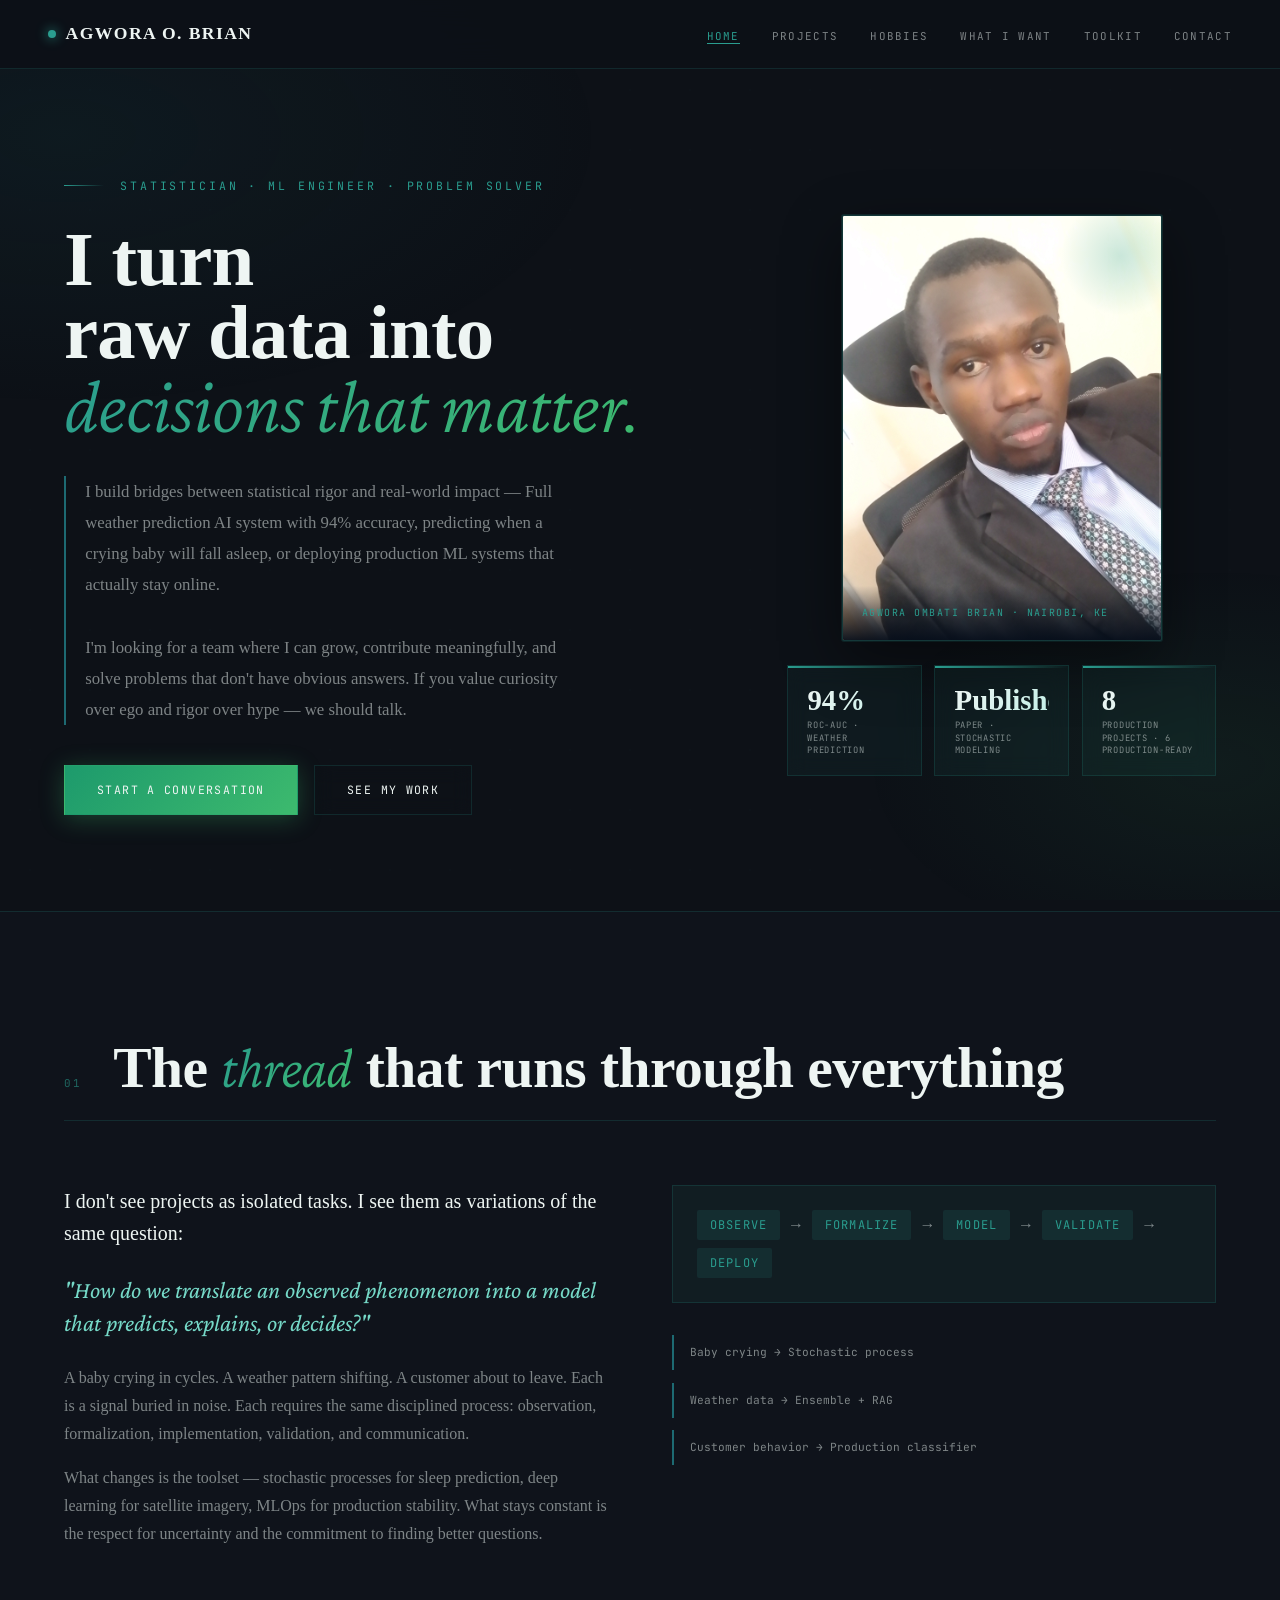
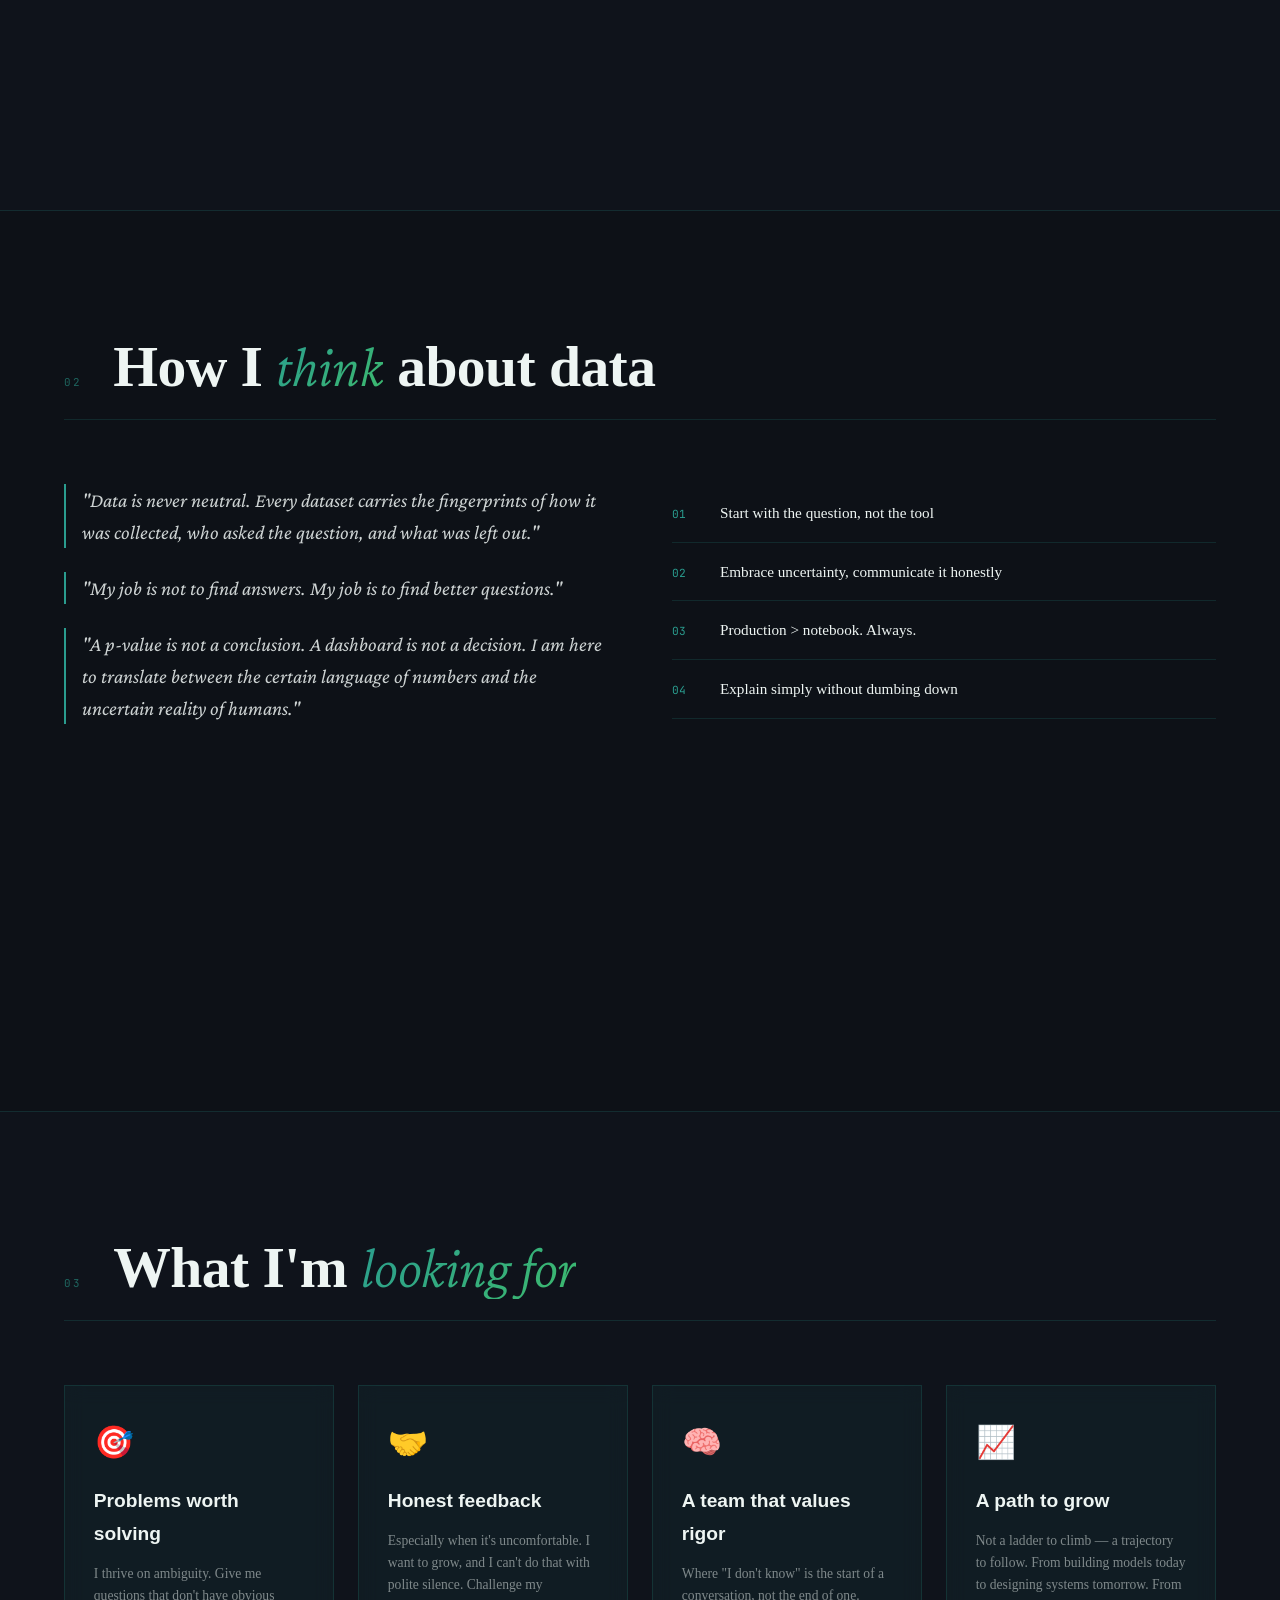
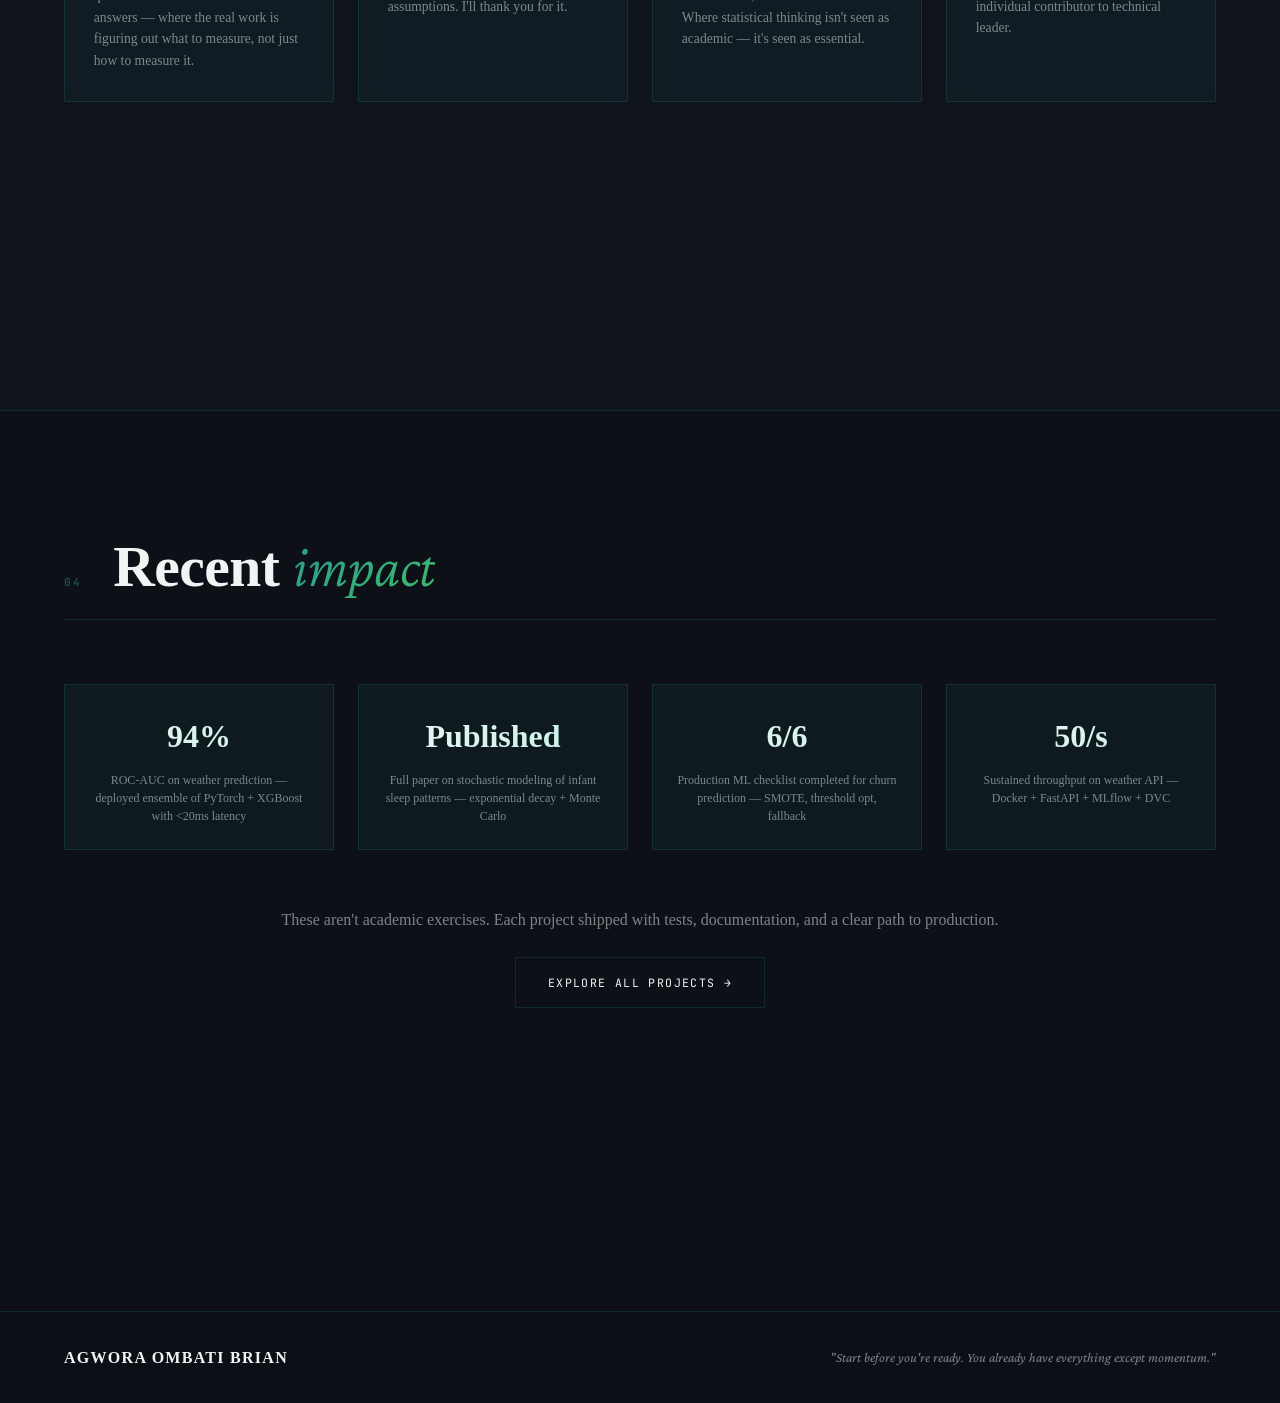
==== commit 1924ee88: "Update index.html" ====
--- a/index.html
+++ b/index.html
@@ -46,7 +46,7 @@
       I turn<br>raw data into<br><em>decisions that matter.</em>
     </h1>
     <p class="hero-bio">
-      I build bridges between statistical rigor and real-world impact — whether that's predicting when a crying baby will fall asleep, forecasting rain with 94% accuracy, or deploying production ML systems that actually stay online.
+      I build bridges between statistical rigor and real-world impact — Full weather prediction AI system with 94% accuracy, predicting when a crying baby will fall asleep, or deploying production ML systems that actually stay online.
       <br><br>
       I'm looking for a team where I can grow, contribute meaningfully, and solve problems that don't have obvious answers. If you value curiosity over ego and rigor over hype — we should talk.
     </p>
--- a/style.css
+++ b/style.css
@@ -17,7 +17,21 @@
   --gold:    #e8b84b;
   --mono: 'JetBrains Mono', monospace;
   --serif: 'Crimson Pro', serif;
-  --display: 'Syne', sans-serif;
+  --sans: 'Inter', sans-serif;  /* NEW - professional sans-serif */
+}
+
+body {
+  font-family: var(--sans);  /* Changed from --display */
+  font-weight: 400;
+}
+
+.nav-logo, .hero-headline, .section-title, .project-title, .hobby-name, .looking-card h3 {
+  font-family: var(--sans);  /* Professional, not a display font */
+  font-weight: 700;
+}
+
+.hero-headline em, .section-title em {
+  font-family: var(--serif);  /* Keep italic serif for emphasis */
 }
 
 html { scroll-behavior: smooth; font-size: 16px; }
@@ -874,7 +888,386 @@
   transition: opacity 0.7s ease, transform 0.7s ease;
 }
 .reveal.visible { opacity: 1; transform: translateY(0); }
-
+/* Hobbies Page Enhancements */
+.hobbies-intro {
+  max-width: 800px;
+  margin: 0 auto 3rem auto;
+  text-align: center;
+}
+.hobbies-intro-text {
+  font-family: var(--serif);
+  font-style: italic;
+  font-size: 1.2rem;
+  line-height: 1.7;
+  color: var(--muted);
+  padding: 0 1rem;
+}
+
+.hobby-card {
+  transition: transform 0.3s, box-shadow 0.3s, border-color 0.3s;
+}
+.hobby-card:hover {
+  transform: translateY(-6px);
+  border-color: rgba(42,157,143,0.45);
+  box-shadow: 0 25px 40px rgba(42,157,143,0.12);
+}
+
+.hobby-insight {
+  font-family: var(--mono);
+  font-size: 0.65rem;
+  letter-spacing: 0.05em;
+  color: var(--bright);
+  padding-top: 1rem;
+  margin-top: 0.5rem;
+  border-top: 1px solid var(--border);
+  line-height: 1.5;
+}
+
+/* Update hobby-why for better readability */
+.hobby-why {
+  font-size: 0.92rem;
+  color: var(--muted);
+  line-height: 1.75;
+  margin-bottom: 1rem;
+}
+
+/* Wants Page Enhancements */
+.wants-intro {
+  max-width: 750px;
+  margin: 0 auto 3rem auto;
+  text-align: center;
+}
+.wants-intro-text {
+  font-family: var(--serif);
+  font-style: italic;
+  font-size: 1.2rem;
+  line-height: 1.7;
+  color: var(--muted);
+}
+
+.wants-col-label {
+  font-family: var(--mono);
+  font-size: 0.7rem;
+  letter-spacing: 0.2em;
+  text-transform: uppercase;
+  margin-bottom: 1.8rem;
+  display: flex;
+  align-items: baseline;
+  gap: 0.5rem;
+  flex-wrap: wrap;
+}
+.needs-label {
+  color: var(--bright);
+}
+.wants-label {
+  color: var(--gold);
+}
+.label-subtle {
+  font-size: 0.6rem;
+  letter-spacing: 0.1em;
+  color: var(--muted);
+  font-weight: normal;
+}
+.wants-col-label::after {
+  content: '';
+  flex: 1;
+  height: 1px;
+  background: var(--border);
+}
+
+.wants-list li {
+  font-family: var(--serif);
+  font-style: italic;
+  font-size: 1.05rem;
+  color: rgba(240,246,255,0.85);
+  line-height: 1.65;
+  padding: 1.1rem 0 1.1rem 1.2rem;
+  border-bottom: 1px solid var(--border);
+  position: relative;
+  transition: all 0.2s ease;
+}
+.wants-list li:hover {
+  padding-left: 1.8rem;
+  color: var(--white);
+}
+.wants-list li::before {
+  content: '—';
+  position: absolute;
+  left: 0;
+  font-style: normal;
+}
+.wants-list li:first-child {
+  padding-top: 0;
+}
+.wants-list li:last-child {
+  border-bottom: none;
+}
+
+/* Benefit Table - slight enhancement */
+.benefit-cell {
+  background: var(--glass);
+  padding: 1.1rem 1.5rem;
+  font-size: 0.9rem;
+  color: rgba(240,246,255,0.85);
+  line-height: 1.5;
+  backdrop-filter: blur(10px);
+  transition: background 0.2s ease;
+}
+.benefit-cell:hover {
+  background: rgba(42,157,143,0.1);
+}
+
+/* Closing Section */
+.wants-closing {
+  margin-top: 4rem;
+  padding-top: 2rem;
+  text-align: center;
+  border-top: 1px solid var(--border);
+}
+.closing-quote {
+  font-family: var(--serif);
+  font-style: italic;
+  font-size: 1.25rem;
+  line-height: 1.6;
+  color: var(--sky);
+  max-width: 700px;
+  margin: 0 auto 2rem auto;
+}
+.closing-cta {
+  margin-top: 1rem;
+}
+
+
+/* Toolkit Page Enhancements */
+.toolkit-intro {
+  max-width: 750px;
+  margin: 0 auto 3rem auto;
+  text-align: center;
+}
+.toolkit-intro-text {
+  font-family: var(--serif);
+  font-style: italic;
+  font-size: 1.1rem;
+  line-height: 1.7;
+  color: var(--muted);
+}
+
+.toolkit-card {
+  transition: transform 0.3s, box-shadow 0.3s, border-color 0.3s;
+}
+.toolkit-card:hover {
+  transform: translateY(-4px);
+  border-color: rgba(42,157,143,0.4);
+  box-shadow: 0 15px 35px rgba(42,157,143,0.1);
+}
+
+.toolkit-category {
+  font-family: var(--mono);
+  font-size: 0.7rem;
+  letter-spacing: 0.12em;
+  text-transform: uppercase;
+  color: var(--bright);
+  margin-bottom: 1.2rem;
+  padding-bottom: 0.7rem;
+  border-bottom: 1px solid var(--border);
+  display: flex;
+  align-items: center;
+  gap: 0.5rem;
+}
+
+.toolkit-items li {
+  font-size: 0.85rem;
+  color: var(--muted);
+  padding: 0.4rem 0;
+  border-bottom: 1px solid rgba(42,157,143,0.05);
+  display: flex;
+  align-items: center;
+  gap: 0.6rem;
+  transition: color 0.2s ease;
+}
+.toolkit-items li:hover {
+  color: var(--white);
+}
+.toolkit-items li::before {
+  content: '▸';
+  color: var(--mid);
+  font-size: 0.7rem;
+  flex-shrink: 0;
+}
+
+/* Soft Skills Block */
+.soft-skills-block {
+  margin: 3rem 0 3rem 0;
+  padding: 2rem;
+  background: var(--glass);
+  border: 1px solid var(--border);
+  border-radius: 2px;
+  backdrop-filter: blur(10px);
+}
+.soft-skills-header {
+  display: flex;
+  align-items: center;
+  justify-content: center;
+  gap: 0.8rem;
+  margin-bottom: 1.8rem;
+  font-family: var(--mono);
+  font-size: 0.7rem;
+  letter-spacing: 0.15em;
+  text-transform: uppercase;
+  color: var(--bright);
+}
+.soft-icon {
+  font-size: 1.2rem;
+}
+.soft-title {
+  color: var(--bright);
+}
+.soft-skills-grid {
+  display: grid;
+  grid-template-columns: repeat(3, 1fr);
+  gap: 1rem;
+}
+.soft-skill {
+  font-family: var(--serif);
+  font-style: italic;
+  font-size: 0.9rem;
+  color: var(--muted);
+  padding: 0.8rem;
+  text-align: center;
+  background: rgba(42,157,143,0.05);
+  border-left: 2px solid var(--mid);
+  transition: all 0.2s ease;
+}
+.soft-skill:hover {
+  color: var(--white);
+  border-left-color: var(--bright);
+  background: rgba(42,157,143,0.1);
+}
+
+/* Contact Page Enhancements */
+.contact-intro {
+  text-align: center;
+  max-width: 750px;
+  margin: 0 auto 3rem auto;
+}
+
+.contact-headline {
+  font-family: var(--sans);
+  font-size: clamp(2rem, 4vw, 3rem);
+  font-weight: 700;
+  line-height: 1.2;
+  margin-bottom: 1.2rem;
+  color: var(--white);
+}
+
+.contact-headline em {
+  font-family: var(--serif);
+  font-style: italic;
+  font-weight: 400;
+  background: linear-gradient(135deg, var(--bright), var(--green));
+  -webkit-background-clip: text;
+  -webkit-text-fill-color: transparent;
+  background-clip: text;
+}
+
+.contact-note {
+  font-size: 1rem;
+  color: var(--muted);
+  line-height: 1.7;
+  font-family: var(--serif);
+  font-style: italic;
+}
+
+.docs-note {
+  font-family: var(--mono);
+  font-size: 0.6rem;
+  color: var(--muted);
+  margin-top: 1rem;
+  text-align: center;
+  letter-spacing: 0.05em;
+}
+
+.contact-closing {
+  text-align: center;
+  margin-top: 3rem;
+  padding-top: 2rem;
+  border-top: 1px solid var(--border);
+}
+
+.closing-message {
+  font-family: var(--serif);
+  font-style: italic;
+  font-size: 0.95rem;
+  color: var(--sky);
+  max-width: 500px;
+  margin: 0 auto;
+}
+
+/* Contact links hover enhancement */
+.contact-link {
+  transition: all 0.25s ease;
+}
+
+.contact-link:hover {
+  transform: translateX(4px);
+}
+
+/* Responsive adjustments */
+@media (max-width: 900px) {
+  .contact-headline {
+    font-size: 1.8rem;
+  }
+  .contact-note {
+    font-size: 0.9rem;
+    padding: 0 1rem;
+  }
+  .closing-message {
+    font-size: 0.85rem;
+    padding: 0 1rem;
+  }
+}
+/* Responsive adjustments for toolkit page */
+@media (max-width: 1100px) {
+  .toolkit-grid {
+    grid-template-columns: repeat(2, 1fr);
+  }
+  .soft-skills-grid {
+    grid-template-columns: repeat(2, 1fr);
+  }
+}
+@media (max-width: 600px) {
+  .toolkit-grid {
+    grid-template-columns: 1fr;
+  }
+  .soft-skills-grid {
+    grid-template-columns: 1fr;
+  }
+  .toolkit-intro-text {
+    font-size: 0.95rem;
+  }
+}
+/* Responsive adjustments */
+@media (max-width: 900px) {
+  .wants-intro-text {
+    font-size: 1rem;
+  }
+  .closing-quote {
+    font-size: 1rem;
+    padding: 0 1rem;
+  }
+  .wants-list li {
+    font-size: 0.95rem;
+  }
+  }
+/* Responsive adjustments for hobbies page */
+@media (max-width: 900px) {
+  .hobbies-intro-text {
+    font-size: 1rem;
+  }
+  .hobby-insight {
+    font-size: 0.55rem;
+  }
+  }
 /* Responsive */
 @media (max-width: 1100px) {
   .toolkit-grid { grid-template-columns: repeat(2,1fr); }
@@ -916,4 +1309,199 @@
   .hero-stats-row { grid-template-columns: 1fr; }
   .toolkit-grid { grid-template-columns: 1fr; }
   .doc-btns { flex-direction: column; }
-}+}
+
+/* NEW SECTIONS FOR INDEX.HTML */
+
+.alt-section {
+  background: rgba(22,28,38,0.3);
+  border-top: 1px solid var(--border);
+  border-bottom: 1px solid var(--border);
+}
+
+/* Thread Section */
+.thread-grid {
+  display: grid;
+  grid-template-columns: 1fr 1fr;
+  gap: 4rem;
+  align-items: start;
+}
+.thread-lead {
+  font-size: 1.25rem;
+  font-weight: 500;
+  color: var(--white);
+  margin-bottom: 1.5rem;
+  line-height: 1.6;
+}
+.thread-quote {
+  font-family: var(--serif);
+  font-style: italic;
+  font-size: 1.5rem;
+  color: var(--sky);
+  margin-bottom: 1.5rem;
+  line-height: 1.4;
+}
+.thread-body {
+  color: var(--muted);
+  margin-bottom: 1rem;
+  line-height: 1.75;
+}
+.thread-chain {
+  display: flex;
+  flex-wrap: wrap;
+  align-items: center;
+  gap: 0.5rem;
+  margin-bottom: 2rem;
+  background: var(--glass);
+  padding: 1.5rem;
+  border: 1px solid var(--border);
+}
+.chain-link {
+  font-family: var(--mono);
+  font-size: 0.75rem;
+  letter-spacing: 0.1em;
+  text-transform: uppercase;
+  color: var(--bright);
+  padding: 0.3rem 0.8rem;
+  background: var(--glass2);
+  border-radius: 2px;
+}
+.chain-arrow {
+  color: var(--muted);
+  font-size: 1rem;
+}
+.thread-examples {
+  display: flex;
+  flex-direction: column;
+  gap: 0.8rem;
+}
+.example-item {
+  font-family: var(--mono);
+  font-size: 0.7rem;
+  color: var(--muted);
+  padding: 0.5rem 1rem;
+  border-left: 2px solid var(--mid);
+}
+
+/* Philosophy Section */
+.philosophy-container {
+  display: grid;
+  grid-template-columns: 1fr 1fr;
+  gap: 4rem;
+}
+.philosophy-statement {
+  font-family: var(--serif);
+  font-style: italic;
+  font-size: 1.25rem;
+  line-height: 1.6;
+  color: rgba(238,245,243,0.85);
+  margin-bottom: 1.5rem;
+  padding-left: 1rem;
+  border-left: 2px solid var(--bright);
+}
+.philosophy-statement:last-child {
+  margin-bottom: 0;
+}
+.principle {
+  display: flex;
+  align-items: baseline;
+  gap: 1rem;
+  padding: 1rem 0;
+  border-bottom: 1px solid var(--border);
+}
+.principle-num {
+  font-family: var(--mono);
+  font-size: 0.7rem;
+  color: var(--bright);
+  min-width: 2rem;
+}
+.principle-text {
+  color: var(--white);
+  font-size: 0.95rem;
+}
+
+/* Looking For Section */
+.looking-grid {
+  display: grid;
+  grid-template-columns: repeat(4, 1fr);
+  gap: 1.5rem;
+}
+.looking-card {
+  background: var(--glass);
+  border: 1px solid var(--border);
+  padding: 1.8rem;
+  transition: all 0.3s;
+  backdrop-filter: blur(10px);
+}
+.looking-card:hover {
+  transform: translateY(-4px);
+  border-color: rgba(42,157,143,0.35);
+}
+.looking-icon {
+  font-size: 2rem;
+  margin-bottom: 1rem;
+}
+.looking-card h3 {
+  font-size: 1.2rem;
+  font-weight: 700;
+  margin-bottom: 0.8rem;
+  color: var(--white);
+}
+.looking-card p {
+  font-size: 0.85rem;
+  color: var(--muted);
+  line-height: 1.6;
+}
+
+/* Impact Section */
+.impact-grid {
+  display: grid;
+  grid-template-columns: repeat(4, 1fr);
+  gap: 1.5rem;
+  margin-bottom: 2.5rem;
+}
+.impact-item {
+  background: var(--glass);
+  border: 1px solid var(--border);
+  padding: 1.5rem;
+  text-align: center;
+}
+.impact-num {
+  font-family: var(--display);
+  font-size: 2rem;
+  font-weight: 800;
+  background: linear-gradient(135deg, var(--white), var(--ice));
+  -webkit-background-clip: text;
+  -webkit-text-fill-color: transparent;
+  background-clip: text;
+  margin-bottom: 0.5rem;
+}
+.impact-desc {
+  font-size: 0.75rem;
+  color: var(--muted);
+  line-height: 1.5;
+}
+.impact-cta {
+  text-align: center;
+  padding-top: 1rem;
+}
+.impact-cta p {
+  color: var(--muted);
+  margin-bottom: 1.5rem;
+}
+
+/* Responsive additions */
+@media (max-width: 1100px) {
+  .looking-grid, .impact-grid {
+    grid-template-columns: repeat(2, 1fr);
+  }
+  .thread-grid, .philosophy-container {
+    grid-template-columns: 1fr;
+    gap: 2rem;
+  }
+}
+@media (max-width: 600px) {
+  .looking-grid, .impact-grid {
+    grid-template-columns: 1fr;
+  }
+  }
